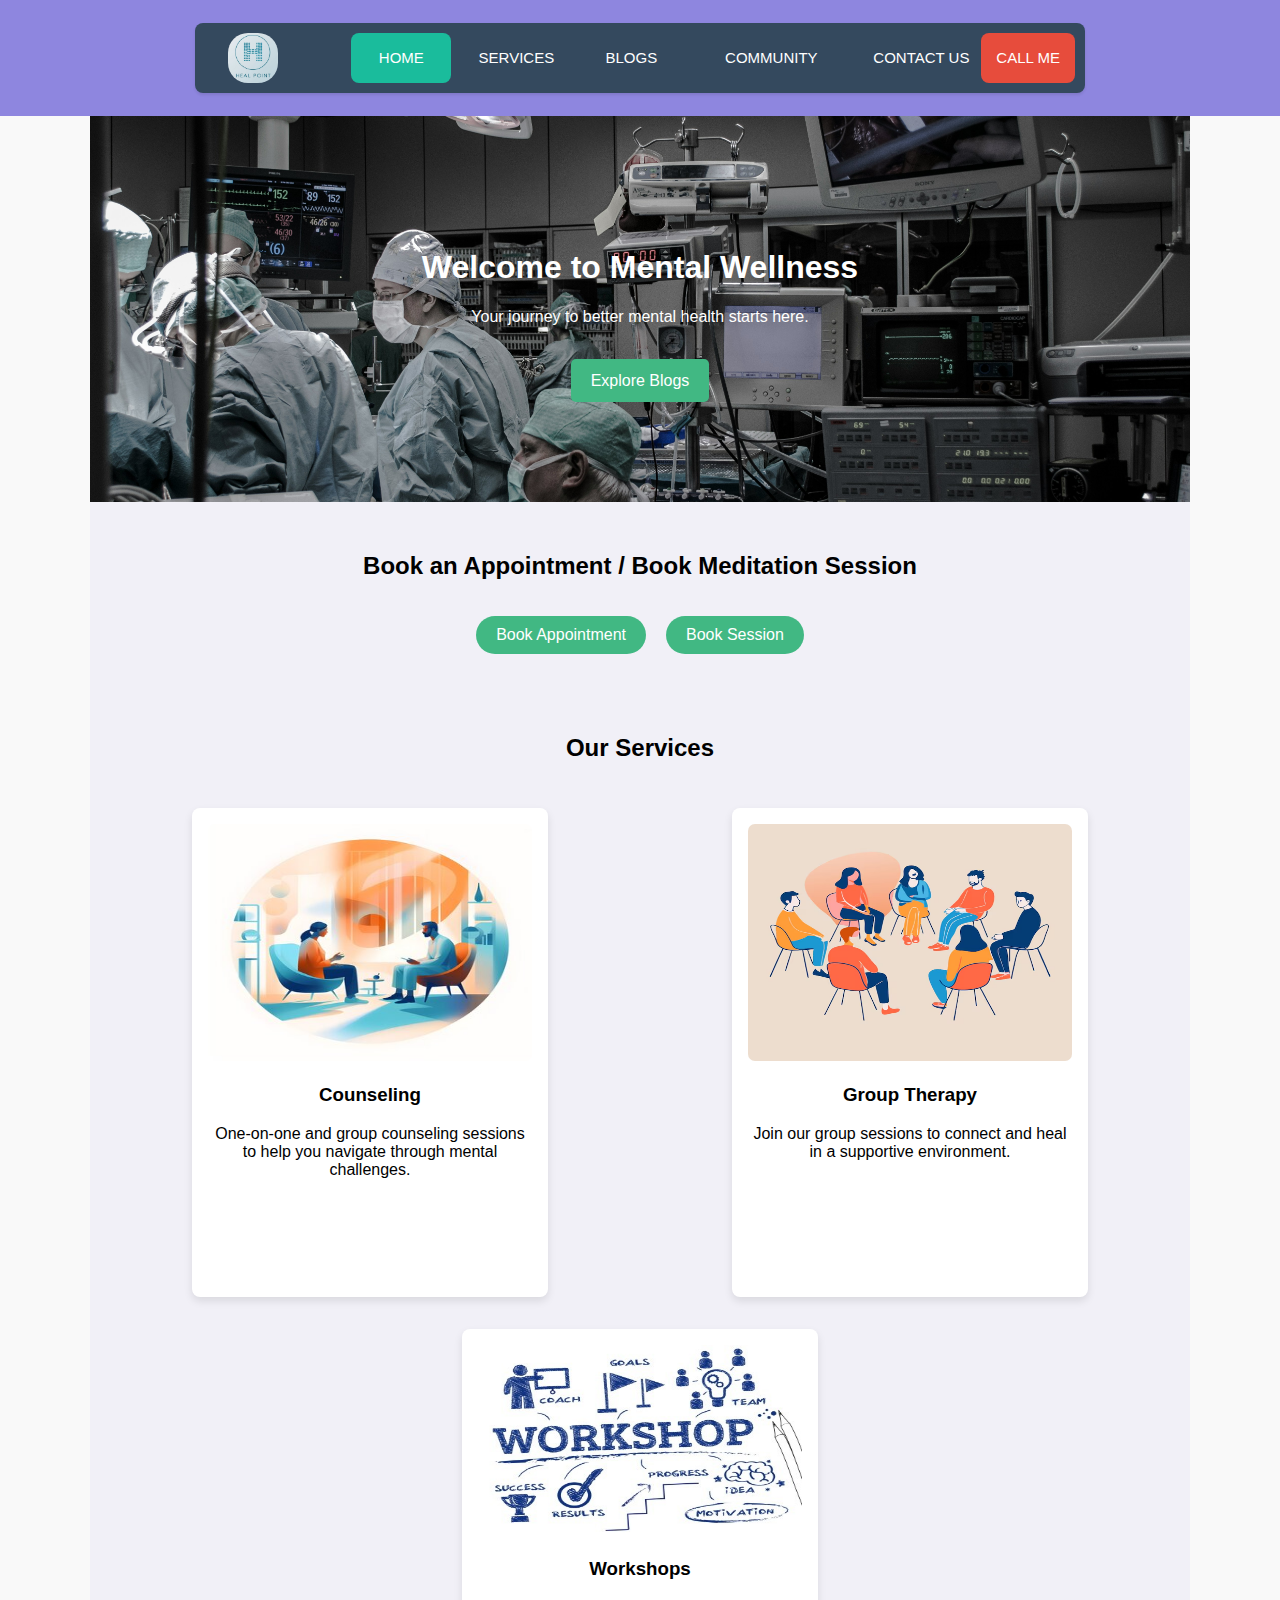
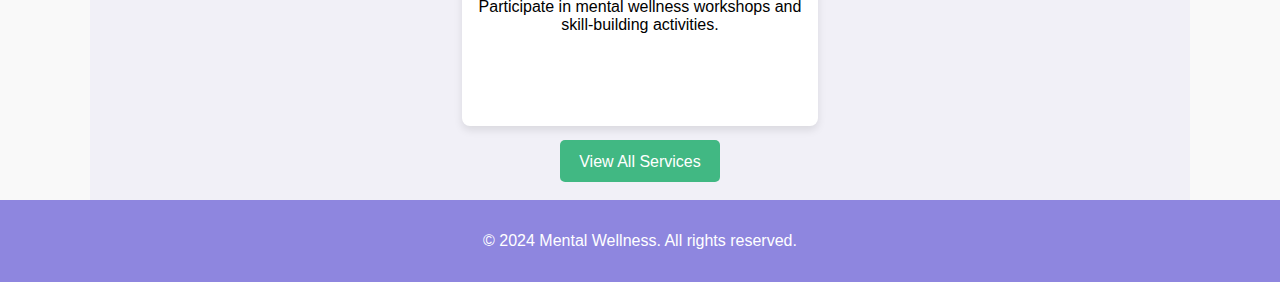
==== index.html @ 8ba000e9 "repo created for assignment-3" ====
<!DOCTYPE html>
<html lang="en">
  <head>
    <meta charset="UTF-8" />
    <meta name="viewport" content="width=device-width, initial-scale=1.0" />
    <title>Mental Wellness</title>
    <link rel="stylesheet" href="assets/css/style.css" />
    <script defer src="assets/js/script.js"></script>
  </head>

  <body>
    <!-- Navigation Bar -->
    <header>
      <div id="navbar"></div>
      <!-- Navbar loaded dynamically -->
    </header>

    <!-- Hero Section -->
    <section id="hero">
      <h1>Welcome to Mental Wellness</h1>
      <p>Your journey to better mental health starts here.</p>
      <a href="blogs.html" class="btn btn-primary">Explore Blogs</a>
    </section>

    <!-- Booking Appointment -->
    <section id="booking">
      <h2>Book an Appointment / Book Meditation Session</h2>
      <div class="booking-buttons">
        <button id="bookAppointmentBtn" class="btn btn-primary">
          Book Appointment
        </button>
        <button id="bookSessionBtn" class="btn btn-secondary">
          Book Session
        </button>
      </div>
    </section>
    
    <!-- Appointment Popup -->
    <div id="appointmentModal" class="modal-appointment">
      <div class="modal-content">
        <span class="close" id="closeAppointment">&times;</span>
        <h2>Book An Appointment Therapist</h2>
        <form>
          <label for="name">Your Name:</label>
          <input
            type="text"
            id="name"
            name="name"
            placeholder="Enter your name"
          />
    
          <label for="therapist">Your  Therapist:</label>
          <select id="therapist" name="therapist">
            <option value="Therapist 1">Therapist 1</option>
            <option value="Therapist 2">Therapist 2</option>
          </select>
    
          <label for="date">Date:</label>
          <input type="date" id="date" name="date" />
    
          <label for="time">Time:</label>
          <input type="time" id="time" name="time" />
    
          <button type="submit" class="btn">Make an Appointment</button>
        </form>
      </div>
    </div>
    
    <!-- Meditation Popup -->
    <div id="meditationModal" class="modal-meditation">
      <div class="modal-content">
        <span class="close" id="closeMeditation">&times;</span>
        <h2>Book A Meditation Center</h2>
        <form>
          <label for="name">Your Name:</label>
          <input
            type="text"
            id="name"
            name="name"
            placeholder="Enter your name"
          />
    
          <label for="meditationCenter">Your Meditation Center:</label>
          <select id="meditationCenter" name="meditationCenter">
            <option value="Center 1">Center 1</option>
            <option value="Center 2">Center 2</option>
          </select>
    
          <label for="date">Date:</label>
          <input type="date" id="date" name="date" />
    
          <label for="time">Time:</label>
          <input type="time" id="time" name="time" />
    
          <button type="submit" class="btn">Book Now</button>
        </form>
      </div>
    </div>
    

    <!-- Services Section -->
    <section id="services-preview">
      <h2>Our Services</h2>
      <div class="service-grid">
        <div class="service-item">
          <img src="assets/images/counseling.jpg" alt="Counseling" />
          <h3>Counseling</h3>
          <p>
            One-on-one and group counseling sessions to help you navigate
            through mental challenges.
          </p>
        </div>
        <div class="service-item">
          <img src="assets/images/group-therapy.jpg" alt="Group Therapy" />
          <h3>Group Therapy</h3>
          <p>
            Join our group sessions to connect and heal in a supportive
            environment.
          </p>
        </div>
        <div class="service-item">
          <img src="assets/images/workshops.jpg" alt="Workshops" />
          <h3>Workshops</h3>
          <p>
            Participate in mental wellness workshops and skill-building
            activities.
          </p>
        </div>
      </div>
      <a href="services.html" class="btn btn-secondary">View All Services</a>
    </section>

    <footer>
      <p>© 2024 Mental Wellness. All rights reserved.</p>
    </footer>
  </body>
</html>
---- assets/css/style.css ----
/* General Styling */
body {
  font-family: 'Inter', sans-serif;
  margin: 0;
  padding: 0;
  background-color: #f9f9f9;
}

h1, h2, h3 {
  font-family: 'Epilogue', sans-serif;
}

header {
  background-color: #8e86df;
  padding: 15px;
}

/* navigation bar */
@import url('https://fonts.googleapis.com/css?family=Open+Sans&display=swap');

.header {
  display: flex;
  align-items: center;
  justify-content: space-between;
  padding: 10px;
  background-color: #34495e;
  border-radius: 8px;
  box-shadow: 0 2px 3px 0 rgba(0, 0, 0, .1);
  width: 870px; /* Adjust width if necessary */
  margin: 8px auto;
}

.header .logo {
  margin-left: 23px;
  height: 50px;
  width: 50px;
  border-radius: 40%;
}

nav {
  display: flex;
  align-items: center;
  position: relative;
  height: 50px;
  background: none;
  font-size: 0;
}

nav a {
  font-size: 15px;
  text-transform: uppercase;
  color: white;
  text-decoration: none;
  line-height: 50px;
  position: relative;
  z-index: 1;
  display: inline-block;
  text-align: center;
  margin-left: 10px;
}

nav .call-me {
  margin-left: auto;
  padding: 0 15px;
  background-color: #e74c3c;
  color: white;
  border-radius: 8px;
  font-size: 15px;
}

nav .animation {
  position: absolute;
  height: 100%;
  top: 0;
  z-index: 0;
  background: #1abc9c;
  border-radius: 8px;
  transition: all .5s ease 0s;
}

nav a:nth-child(1) {
  width: 100px;
}

nav .start-home, a:nth-child(1):hover~.animation {
  width: 100px;
  left: 10px;
}

nav a:nth-child(2) {
  width: 110px;
}

nav a:nth-child(2):hover~.animation {
  width: 110px;
  left: 120px;
}

nav a:nth-child(3) {
  width: 100px;
}

nav a:nth-child(3):hover~.animation {
  width: 100px;
  left: 240px;
}

nav a:nth-child(4) {
  width: 160px;
}

nav a:nth-child(4):hover~.animation {
  width: 150px;
  left: 350px;
}

nav a:nth-child(5) {
  width: 120px;
}

nav a:nth-child(5):hover~.animation {
  width: 120px;
  left: 515px;
}


/* mid section */
#hero {
  background: url('../images/hero-bg.jpg') no-repeat center center/cover;
  color: white;
  text-align: center;
  padding: 7rem 0;
  max-width: 1100px;
  margin: auto;
}
#hero p {
  padding-bottom: 30px;
}

/* service home page */
#services-preview {
  padding: 30px 0 ;
  text-align: center;
  background-color: #f1f0f7;  max-width: 1100px;
  margin: auto;
}

.service-grid {
  display: flex;
  justify-content: space-around;
  flex-wrap: wrap;
  padding: 10px;
}

.service-item {
  background-color: #fff;
  border-radius: 8px;
  padding: 1rem;
  margin: 1rem;
  box-shadow: 0 4px 8px rgba(0, 0, 0, 0.1);
  width: 30%;
}

.service-item img {
  width: 100%;
  height: auto;
  border-radius: 8px;
}

.btn-primary {
  background-color: #41b883;
  color: white;
  padding: 10px 20px;
  text-decoration: none;
  border-radius: 5px;
}

.btn-secondary {
  background-color: #8e86df;
  color: white;
  padding: 10px 20px;
  text-decoration: none;
  border-radius: 5px;
}

/* Footer */
footer {
  background-color: #8e86df;
  color: white;
  padding: 1rem;
  text-align: center;
}

/* Booking Section Styling */
#booking {
  text-align: center;
  background-color: #f1f0f7;
  padding: 30px 0 ;
  max-width: 1100px;
  margin: auto;
}

#booking h2 {
  color: rgb(0, 0, 0);
  font-size: 24px;
  margin-bottom: 20px;
}

.booking-buttons {
  display: flex;
  justify-content: center;
  gap: 20px;
}

.booking-buttons .btn {
  padding: 10px 20px;
  border-radius: 25px;
  font-size: 16px;
  cursor: pointer;
}

.btn-primary {
  background-color: #0288d1;
  color: white;
  border: none;
}

.btn-secondary {
  background-color: #fff;
  color: #0288d1;
  border: none;
}

.btn-primary:hover,
.btn-secondary:hover {
  opacity: 0.8;
}

/* Modal styling */
.modal-appointment,
.modal-meditation {
  display: none;
  position: fixed;
  z-index: 1000;
  left: 0;
  top: 0;
  width: 100%;
  height: 100%;
  background-color: rgba(0, 0, 0, 0.8);
}

.modal-content {
  background-color: #fff;
  margin: 8% auto;
  padding: 2rem;
  border: 1px solid #888;
  width: 50%;
  max-width: 500px;
  text-align: center;
  border-radius: 8px;
  text-align: left;
}

.modal-content h2 {
  color: #35495e;
}

.close {
  position: absolute;
  top: 10px;
  right: 20px;
  color: #aaa;
  font-size: 28px;
  font-weight: bold;
  cursor: pointer;
}

.close:hover,
.close:focus {
  color: black;
}

form label {
  display: block;
  margin: 10px 0 5px;
}

form input,
form select {
  width: 100%;
  padding: 8px;
  margin: 10px 0;
  border: 1px solid #ccc;
  border-radius: 4px;
}

form button {
  width: 100%;
  padding: 10px;
  background-color: #35495e;
  color: white;
  border: none;
  border-radius: 4px;
  cursor: pointer;
  margin-top: 10px;
}


/* contact us  */
.contact-container {
  max-width: 1200px;
  margin: 100px auto;
  background-color: white;
  padding: 20px;
  box-shadow: 0 4px 8px rgba(0, 0, 0, 0.1);
  border-radius: 10px;
  display: flex;
  justify-content: space-between;
  flex-wrap: wrap;
}

.contact-form, .contact-details {
  width: 48%;
  margin-bottom: 20px;
}

.contact-form h2, .contact-details h2 {
  margin-bottom: 20px;
}

.contact-form form input,
.contact-form form textarea,
.contact-form form button {
  width: 100%;
  padding: 10px;
  margin-bottom: 15px;
  border: 1px solid #ccc;
  border-radius: 5px;
}

.contact-form form button {
  background-color: #4c8bf5;
  color: white;
  cursor: pointer;
  border: none;
  font-size: 16px;
}

.contact-form form button:hover {
  background-color: #3a6cdb;
}

.contact-details p {
  margin-bottom: 10px;
}

/* OpenStreetMap */
iframe {
  width: 100%;
  height: 300px;
  border: none;
  border-radius: 10px;
  margin-top: 20px;
}

/* Services Grid */
#services-page{
  max-width: 1200px;
  margin: auto;
}
.service-grid {
  display: flex;
  flex-wrap: wrap;
  justify-content: space-around;
}

.service-item {
  background-color: #fff;
  border-radius: 8px;
  box-shadow: 0 4px 8px rgba(0, 0, 0, 0.1);
  width: 30%;
  margin: 1rem;
  padding: 1rem;
  text-align: center;
  transition: transform 0.2s ease-in-out;
}

.service-item:hover {
  transform: scale(1.03);
}

.service-item img {
  width: 100%;
  height: 52%;
  border-radius: 7px;
}

.btn {
  padding: 0.8rem 1.2rem;
  margin-top: 1rem;
  background-color: #41b883;
  color: white;
  text-decoration: none;
  border-radius: 5px;
  transition: background-color 0.3s ease;
}

.btn:hover {
  background-color: #35495e;
}

/* Blog Section */
#blogs {
  padding: 40px 20px;
  background-color: #fff;
  max-width: 1100px;
  margin: auto;
}
.blog-header {
  text-align: center;
  padding: 20px;
}

.blog-header h1 {
  font-size: 2.5rem;
  margin-bottom: 10px;
}

.blog-header p {
  font-size: 1.1rem;
  color: #666;
}

.blog-header .view-all {
  display: inline-block;
  margin-top: 10px;
  font-size: 1rem;
  color: #0056b3;
  text-decoration: none;
}

.blog-container {
  display: flex;
  justify-content: space-around;
  padding: 20px;
  flex-wrap: wrap;
}

.blog-card {
  background-color: white;
  border-radius: 10px;
  width: 22%;
  margin-bottom: 20px;
  box-shadow: 0 4px 8px rgba(0,0,0,0.1);
  transition: 0.3s;
  text-align: center;
  position: relative;
}

.blog-card:hover {
  transform: translateY(-5px);
  box-shadow: 0 8px 16px rgba(0,0,0,0.2);
}

.banner{
  padding: 15px;
  margin: 10px;
}
.card-image {
  width: 100%;
  height: 150px;
  background-size: cover;
  background-position: center;
  border-top-left-radius: 10px;
  border-top-right-radius: 10px;
}

.blog-card h2 {
  font-size: 1.2rem;
  margin: 15px;
}

.blog-card .read-more {
  display: block;
  color: #0056b3;
  text-decoration: none;
  margin-bottom: 15px;
}

.blog-card .read-more:hover {
  text-decoration: underline;
}

/* Search Bar */
.search-bar {
  text-align: center;
  margin-bottom: 30px;
}

.search-bar input[type="text"] {
  width: 70%;
  padding: 10px;
  border: 1px solid #ccc;
  border-radius: 4px;
}

.search-bar button {
  padding: 10px 20px;
  background-color: #35495e;
  color: white;
  border: none;
  border-radius: 4px;
  cursor: pointer;
}

.search-bar button:hover {
  background-color: #ff6b6b;
}

/* Categories */

.categories-dropdown {
  margin: 20px;
  text-align: left;
}

.categories-dropdown h3 {
  margin-bottom: 10px;
  font-size: 1.5rem;
  color: #333;
}

.dropdown-wrapper {
  position: relative;
  display: inline-block;
  width: 300px;
}

.dropdown-wrapper select {
  width: 100%;
  padding: 10px;
  font-size: 1rem;
  border: 1px solid #ccc;
  border-radius: 5px;
  box-shadow: 0 2px 4px rgba(0, 0, 0, 0.1);
  background-color: #fff;
  appearance: none;
}

.dropdown-wrapper select:focus {
  outline: none;
  border-color: #0056b3;
}

.dropdown-wrapper i {
  position: absolute;
  top: 50%;
  right: 15px;
  transform: translateY(-50%);
  pointer-events: none;
  color: #666;
  font-size: 1rem;
}

.dropdown-wrapper select option {
  padding: 10px;
  font-size: 1rem;
}

/* Social Media */
.social-media {
  margin-bottom: 30px;
  text-align: center;
}

.social-media h3 {
  font-size: 24px;
  color: #35495e;
  margin-bottom: 10px;
}

.social-media ul {
  list-style-type: none;
  padding: 0;
}

.social-media ul li {
  display: inline-block;
  margin: 0 10px;
}

.social-media ul li a {
  color: #ff6b6b;
  text-decoration: none;
  font-size: 18px;
}

.social-media ul li a img {
  width: 24px;
  height: 24px;
  vertical-align: middle;
  margin-right: 8px;
}

.social-media ul li a:hover {
  text-decoration: underline;
}
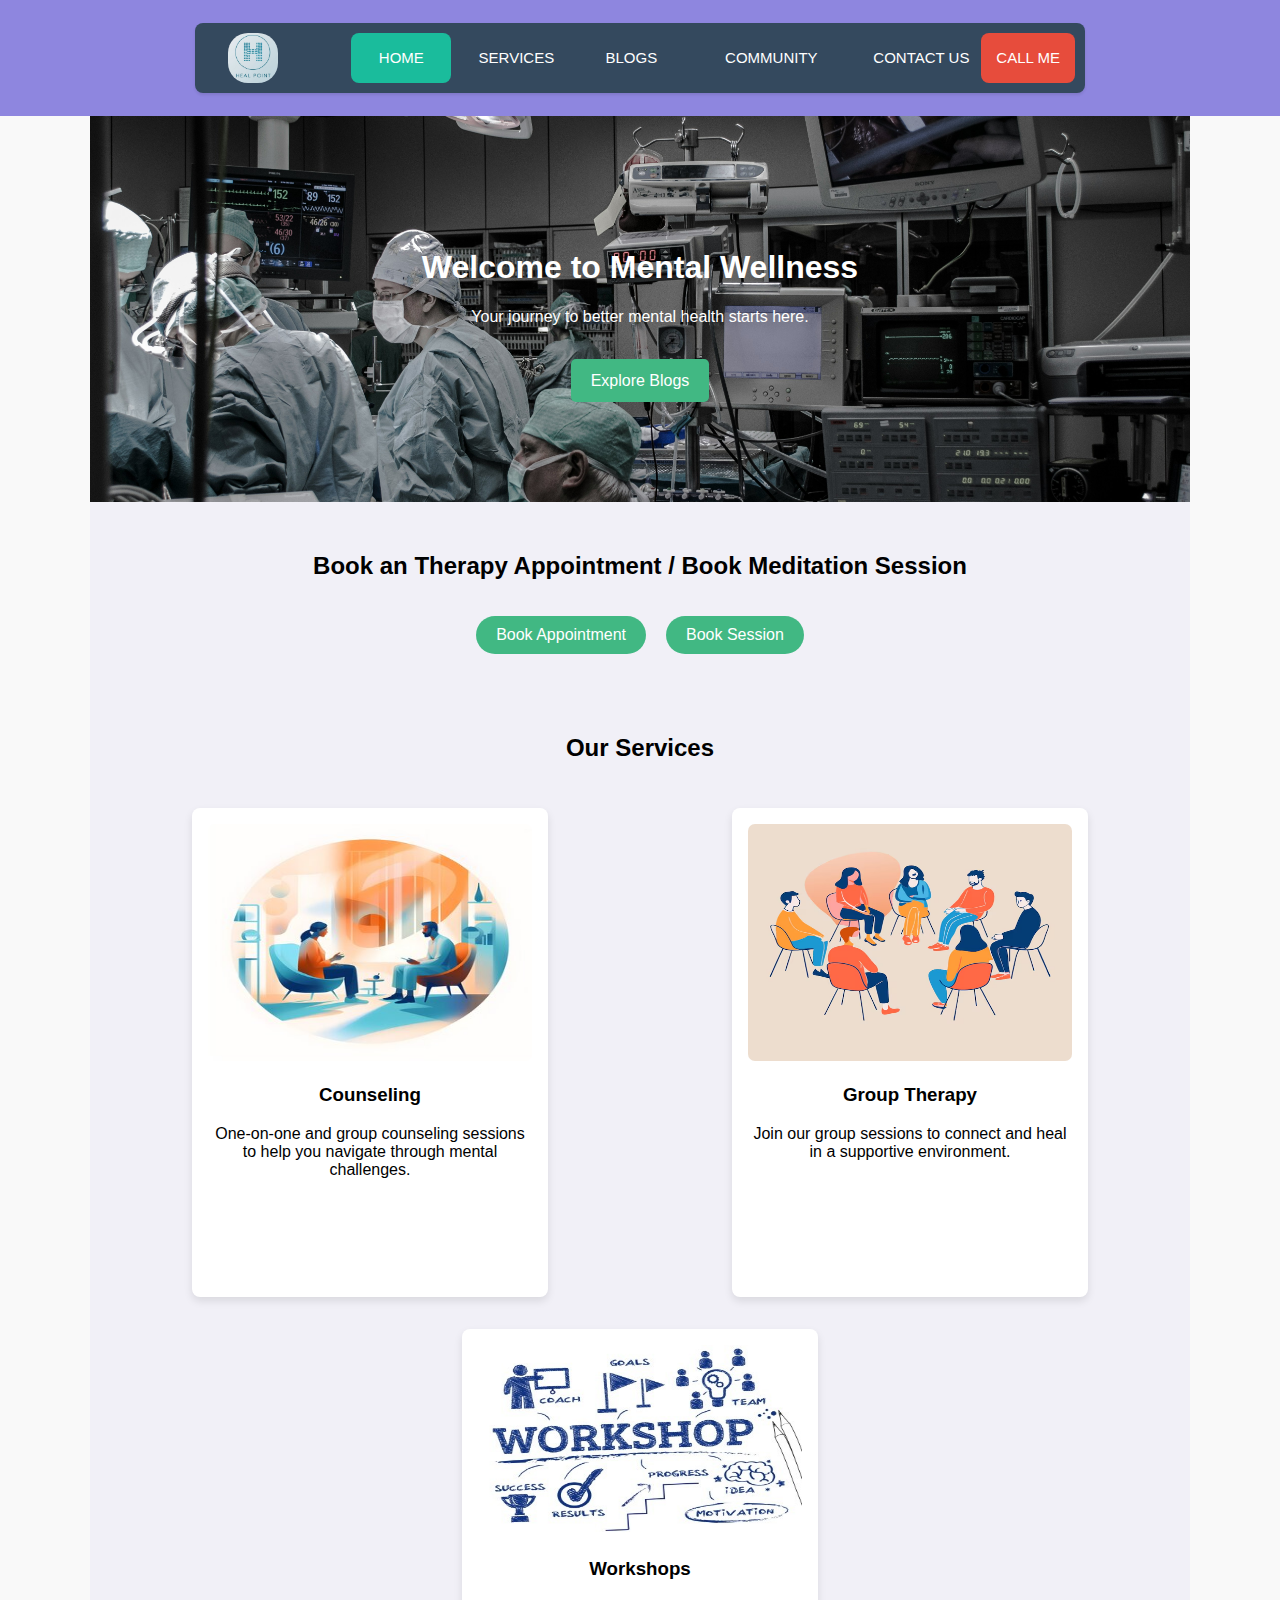
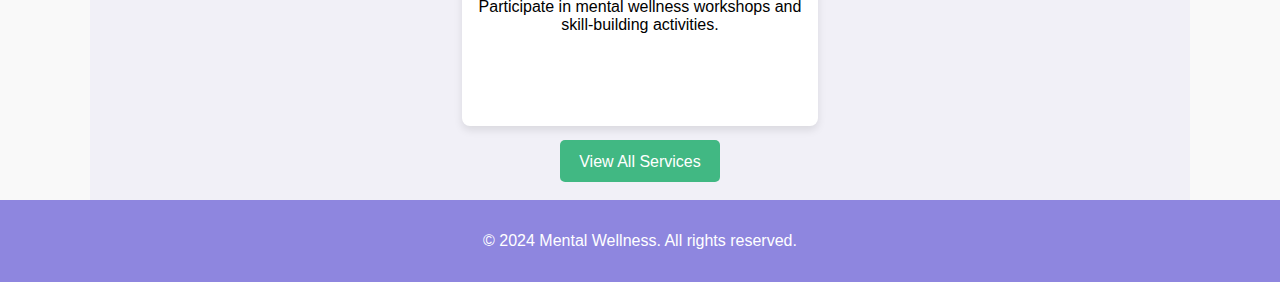
==== commit 88dc30f0: "updated" ====
--- a/index.html
+++ b/index.html
@@ -24,7 +24,7 @@
 
     <!-- Booking Appointment -->
     <section id="booking">
-      <h2>Book an Appointment / Book Meditation Session</h2>
+      <h2>Book an Therapy Appointment / Book Meditation Session</h2>
       <div class="booking-buttons">
         <button id="bookAppointmentBtn" class="btn btn-primary">
           Book Appointment
